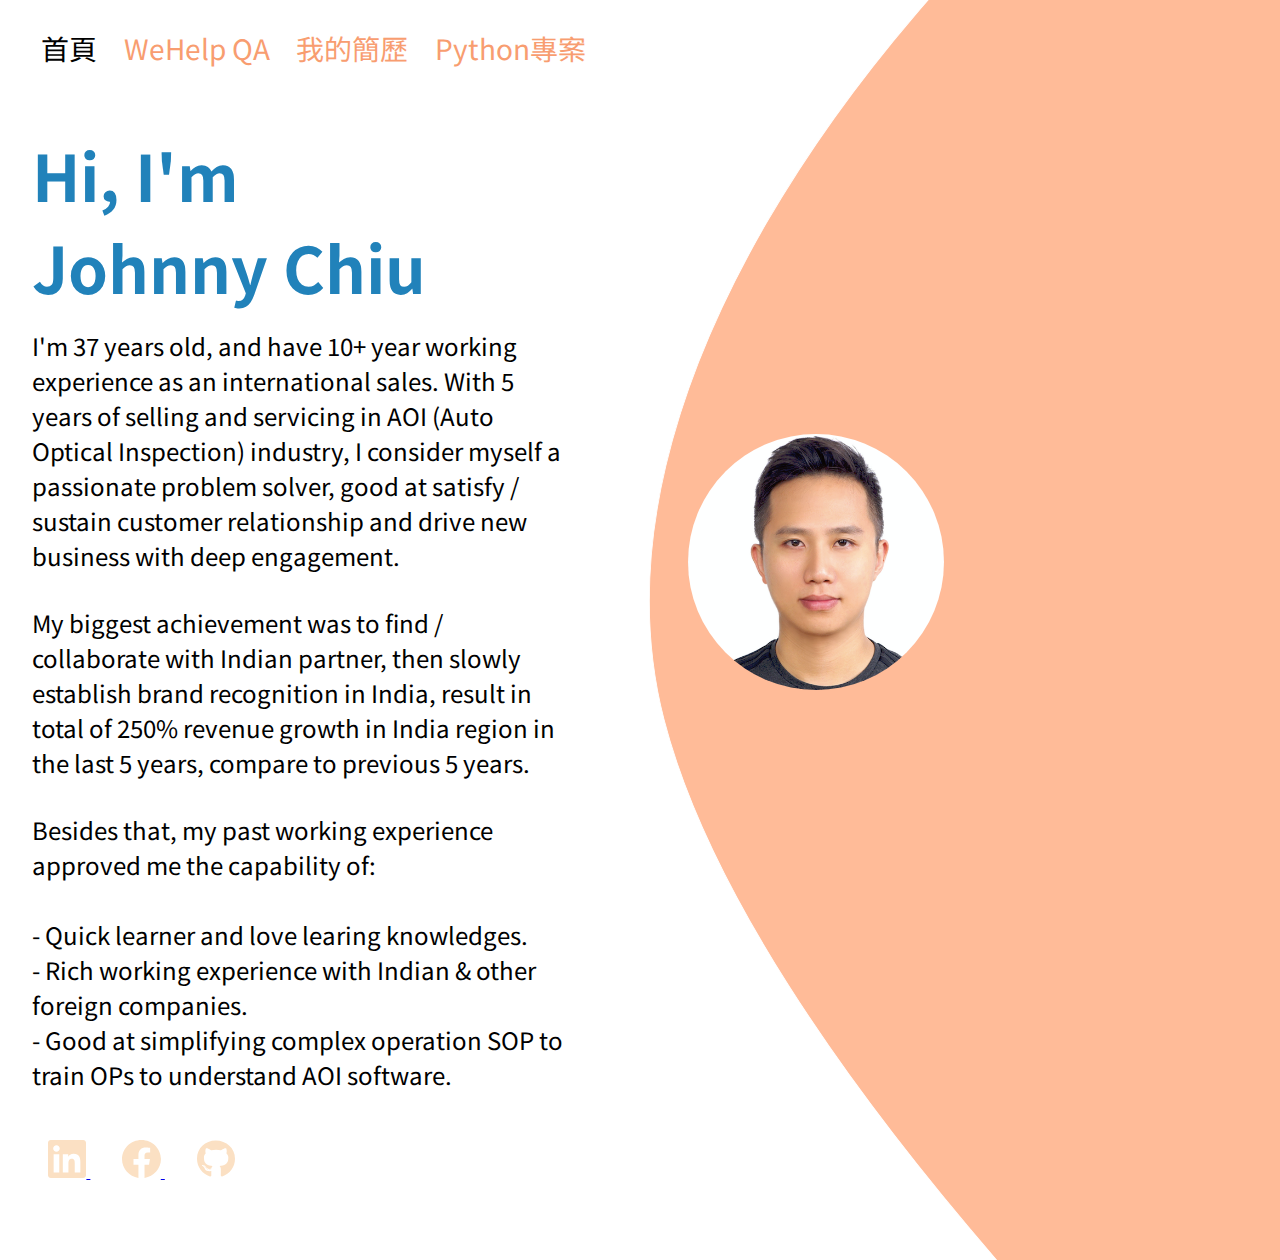
==== index.html @ 9e07b09c "Add files via upload" ====
<!DOCTYPE html>
<html lang="zh">
  <head>
    <meta charset="UTF-8" />
    <meta http-equiv="X-UA-Compatible" content="IE=edge" />
    <meta name="viewport" content="width=device-width, initial-scale=1.0" />
    <meta name="Johnny" content="Resume" />
    <meta name="author" content="Johnny Chiu" />
    <meta name="robots" content="index, follow" />
    <meta
      name="description"
      content="這是Johnny Chiu的個人網站。Johnny Chiu是來自台灣的網頁開發人員"
    />
    <title>首頁｜Johnny網頁前端工程師</title>
    <link rel="stylesheet" href="./styles/style.css" />
    <link rel="stylesheet" href="./styles/animation.css" />
    <!-- google font -->
    <link rel="preconnect" href="https://fonts.gstatic.com" crossorigin />
    <link
      href="https://fonts.googleapis.com/css2?family=Noto+Sans+TC&display=swap"
      rel="stylesheet"
    />
  </head>
  <body>
    <!-- animation -->
    <!-- <div class="animation">
      <div class="logo">
        <svg
          width="40"
          height="62"
          viewBox="0 0 40 62"
          fill="none"
          xmlns="http://www.w3.org/2000/svg"
        >
          <path
            d="M28.1495 2.59091H25.6495V5.09091V41.483C25.6495 43.3377 25.3558 44.7445 24.8793 45.7929L24.8792 45.7929L24.8739 45.8048C24.417 46.824 23.7998 47.5061 23.0351 47.9649C22.2591 48.4305 21.2184 48.7273 19.7972 48.7273C18.5032 48.7273 17.4442 48.4886 16.567 48.073C15.6804 47.6531 15.0448 47.108 14.5869 46.449C14.1831 45.8308 13.9449 45.0687 13.9449 44.0682V41.5682H11.4449H5.37961H2.87961V44.0682C2.87961 47.0829 3.60542 49.8228 5.15541 52.1787C6.66617 54.4751 8.73662 56.2284 11.2952 57.4394L11.3023 57.4427L11.3094 57.446C13.8604 58.6339 16.7075 59.196 19.7972 59.196C23.0823 59.196 26.0679 58.5391 28.6696 57.129C31.2936 55.7069 33.3232 53.6147 34.7375 50.9237C36.1628 48.2117 36.8143 45.0309 36.8143 41.483V5.09091V2.59091H34.3143H28.1495Z"
            stroke="#FCFCFC"
            stroke-width="2"
            id="first"
            class="thePaths"
          />
        </svg>
        <svg
          width="46"
          height="50"
          viewBox="0 0 46 50"
          fill="none"
          xmlns="http://www.w3.org/2000/svg"
        >
          <path
            d="M12.5842 44.4454L12.5903 44.4492C15.6381 46.3711 19.1366 47.2955 22.9969 47.2955C26.8555 47.2955 30.3477 46.3718 33.3817 44.4473C36.3999 42.5433 38.7234 39.8859 40.3541 36.5518C42.0116 33.1968 42.798 29.3588 42.798 25.108C42.798 20.8272 42.0128 16.9659 40.3566 13.5947C38.7271 10.2441 36.4035 7.57547 33.3816 5.66918C30.3477 3.74468 26.8555 2.82103 22.9969 2.82103C19.1366 2.82103 15.6381 3.74538 12.5903 5.66729L12.5903 5.66728L12.5842 5.67114C9.57979 7.57776 7.25932 10.2445 5.61484 13.5895L5.61482 13.5895L5.60989 13.5996C3.97201 16.9695 3.19574 20.8289 3.19574 25.108C3.19574 29.3569 3.97315 33.193 5.61231 36.5467L5.61229 36.5467L5.6173 36.5568C7.26286 39.8853 9.5833 42.541 12.5842 44.4454ZM27.9052 35.5543C26.7453 36.4754 25.1748 37.0256 22.9969 37.0256C20.8189 37.0256 19.2484 36.4754 18.0885 35.5543C16.7844 34.5187 15.7905 33.1429 15.124 31.3473C14.4246 29.4632 14.0622 27.3909 14.0622 25.108C14.0622 22.8252 14.4245 20.7423 15.1261 18.838C15.7949 17.0227 16.7924 15.6291 18.1002 14.5777C19.2598 13.6455 20.826 13.0909 22.9969 13.0909C25.1678 13.0909 26.734 13.6455 27.8936 14.5777C29.2014 15.6291 30.1989 17.0227 30.8676 18.838C31.5692 20.7423 31.9315 22.8252 31.9315 25.108C31.9315 27.3909 31.5692 29.4632 30.8698 31.3473C30.2032 33.1429 29.2094 34.5187 27.9052 35.5543Z"
            stroke="#FCFCFC"
            stroke-width="2"
            id="second"
            class="thePaths"
          />
        </svg>
        <svg
          width="42"
          height="61"
          viewBox="0 0 42 61"
          fill="none"
          xmlns="http://www.w3.org/2000/svg"
        >
          <path
            d="M11.5571 58.5H14.0571V56V33.0313C14.0571 31.1357 14.4233 29.6879 15.0325 28.5825C15.6877 27.4239 16.5416 26.589 17.6095 26.0128C18.7319 25.4161 20.0425 25.0909 21.5997 25.0909C23.8307 25.0909 25.2704 25.7441 26.2576 26.8048L26.2663 26.8142L26.2751 26.8234C27.2794 27.8806 27.9491 29.5295 27.9491 32.1364V56V58.5H30.4491H36.3156H38.8156V56V31.7386C38.8156 28.2051 38.2304 25.0805 36.9023 22.4996C35.6128 19.945 33.745 17.9664 31.296 16.6777C28.9218 15.4119 26.2281 14.821 23.29 14.821C19.9898 14.821 17.0609 15.4651 14.7191 16.9896C14.4927 17.1364 14.272 17.2887 14.0571 17.4464V5.09091V2.59091H11.5571H5.69061H3.19061V5.09091V56V58.5H5.69061H11.5571Z"
            stroke="#FCFCFC"
            stroke-width="2"
            id="third"
            class="thePaths"
          />
        </svg>
        <svg
          width="41"
          height="49"
          viewBox="0 0 41 49"
          fill="none"
          xmlns="http://www.w3.org/2000/svg"
        >
          <path
            d="M11.2622 46.5H13.7622V44V21.0312C13.7622 19.1235 14.1248 17.6663 14.7273 16.5558C15.3598 15.3902 16.1809 14.5626 17.1963 13.996C18.2606 13.4113 19.5097 13.0909 21.0065 13.0909C23.1646 13.0909 24.5835 13.7377 25.5814 14.8206L25.5814 14.8206L25.5898 14.8296C26.5964 15.9112 27.2565 17.5663 27.2565 20.1364V44V46.5H29.7565H35.623H38.123V44V19.7386C38.123 16.235 37.5449 13.1315 36.2379 10.556C34.9526 8.00677 33.1005 6.02233 30.6755 4.71465C28.3125 3.42382 25.6269 2.82101 22.6968 2.82101C19.4844 2.82101 16.6158 3.48468 14.2748 5.0146C14.0311 5.17206 13.7939 5.33547 13.5633 5.50478V3.31817H11.0633H5.39569H2.89569V5.81817V44V46.5H5.39569H11.2622Z"
            stroke="#FCFCFC"
            stroke-width="2"
            id="forth"
            class="thePaths"
          />
        </svg>
        <svg
          width="41"
          height="49"
          viewBox="0 0 41 49"
          fill="none"
          xmlns="http://www.w3.org/2000/svg"
        >
          <path
            d="M11.2622 46.5H13.7622V44V21.0312C13.7622 19.1235 14.1248 17.6663 14.7273 16.5558C15.3598 15.3902 16.1809 14.5626 17.1963 13.996C18.2606 13.4113 19.5097 13.0909 21.0065 13.0909C23.1646 13.0909 24.5835 13.7377 25.5814 14.8206L25.5814 14.8206L25.5898 14.8296C26.5964 15.9112 27.2565 17.5663 27.2565 20.1364V44V46.5H29.7565H35.623H38.123V44V19.7386C38.123 16.235 37.5449 13.1315 36.2379 10.556C34.9526 8.00677 33.1005 6.02233 30.6755 4.71465C28.3125 3.42382 25.6269 2.82101 22.6968 2.82101C19.4844 2.82101 16.6158 3.48468 14.2748 5.0146C14.0311 5.17206 13.7939 5.33547 13.5633 5.50478V3.31817H11.0633H5.39569H2.89569V5.81817V44V46.5H5.39569H11.2622Z"
            stroke="#FCFCFC"
            stroke-width="2"
            id="fifth"
            class="thePaths"
          />
        </svg>
        <svg
          width="49"
          height="64"
          viewBox="0 0 49 64"
          fill="none"
          xmlns="http://www.w3.org/2000/svg"
          style="margin-right: 2rem"
        >
          <path
            d="M11.0112 60.5203C10.2378 60.3715 9.40306 60.1739 8.77169 59.8582L6.91112 58.9279L7.48767 56.9293L8.97914 51.7588L9.6513 49.4287L12.0008 50.0297C13.2377 50.3461 14.2013 50.4262 14.9333 50.3597C15.3611 50.3208 15.7892 50.1454 16.2666 49.6494L16.2832 49.632L16.3002 49.615C16.7864 49.1289 17.4197 48.1237 18.0823 46.3212L11.0112 60.5203ZM11.0112 60.5203C11.9898 60.7263 13.0471 60.8182 14.1653 60.8182C16.2361 60.8182 18.1809 60.4496 19.9538 59.6579C21.7621 58.8578 23.3165 57.6387 24.617 56.0598C25.913 54.5029 26.9427 52.6075 27.7459 50.4352L43.9528 6.68664L45.2006 3.31818H41.6085H35.2448H33.4651L32.8826 4.99987L24.5062 29.1807L16.1298 4.99987L15.5473 3.31818H13.7676H7.40393H3.82044L5.05766 6.68131L18.86 44.2003L18.083 46.3194L11.0112 60.5203Z"
            stroke="#FCFCFC"
            stroke-width="2"
            id="sixth"
            class="thePaths"
          />
        </svg>
        <svg
          width="55"
          height="63"
          viewBox="0 0 55 63"
          fill="none"
          xmlns="http://www.w3.org/2000/svg"
        >
          <path
            d="M48.1668 24.5H51.1488L50.6285 21.5638C50.1176 18.681 49.1761 16.0587 47.7758 13.7299C46.3985 11.423 44.6735 9.44959 42.6028 7.82959C40.545 6.20304 38.2387 4.97329 35.7003 4.13921C33.174 3.30361 30.4966 2.89488 27.6839 2.89488C22.9149 2.89488 18.585 4.06614 14.7713 6.45904C10.9636 8.84823 8.0048 12.2303 5.88081 16.5146C3.73593 20.841 2.71228 25.8779 2.71228 31.5455C2.71228 37.213 3.73593 42.2499 5.88081 46.5763C8.0048 50.8606 10.9636 54.2427 14.7713 56.6319C18.585 59.0248 22.9149 60.196 27.6839 60.196C30.4966 60.196 33.174 59.7873 35.7003 58.9517C38.2353 58.1187 40.5398 56.8991 42.5973 55.2905L42.5973 55.2906L42.6083 55.2819C44.6766 53.646 46.4008 51.6651 47.7781 49.3571C49.1746 47.0171 50.1165 44.3981 50.628 41.5298L51.1521 38.5909H48.1668H42.0021H39.9676L39.5542 40.5829C39.2489 42.054 38.7268 43.3056 38.0118 44.3716L38.0079 44.3774C37.2782 45.4719 36.3951 46.3872 35.3516 47.1369C34.309 47.8812 33.1443 48.4492 31.8423 48.837C30.5253 49.2293 29.1423 49.429 27.6839 49.429C25.0476 49.429 22.7179 48.7701 20.6315 47.4722C18.6016 46.1993 16.9168 44.2903 15.6163 41.6182C14.3643 39.0122 13.6782 35.6874 13.6782 31.5455C13.6782 27.4035 14.3644 24.0786 15.6164 21.4726C16.9167 18.8007 18.6014 16.8918 20.6311 15.619C22.7176 14.3209 25.0475 13.6619 27.6839 13.6619C29.1422 13.6619 30.5253 13.8616 31.8423 14.2539C33.1368 14.6395 34.2964 15.2116 35.3363 15.9679L35.3511 15.9786L35.3661 15.9892C36.4018 16.7195 37.2804 17.6222 38.0079 18.7135L38.0138 18.7223L38.0197 18.7311C38.726 19.7713 39.2473 21.0154 39.5533 22.5035L39.9638 24.5H42.0021H48.1668Z"
            stroke="#FCFCFC"
            stroke-width="2"
            id="seventh"
            class="thePaths"
          />
        </svg>
        <svg
          width="42"
          height="61"
          viewBox="0 0 42 61"
          fill="none"
          xmlns="http://www.w3.org/2000/svg"
        >
          <path
            d="M11.5571 58.5H14.0571V56V33.0313C14.0571 31.1357 14.4233 29.6879 15.0325 28.5825C15.6877 27.4239 16.5416 26.589 17.6095 26.0128C18.7319 25.4161 20.0425 25.0909 21.5997 25.0909C23.8307 25.0909 25.2704 25.7441 26.2576 26.8048L26.2663 26.8142L26.2751 26.8234C27.2794 27.8806 27.9491 29.5295 27.9491 32.1364V56V58.5H30.4491H36.3156H38.8156V56V31.7386C38.8156 28.2051 38.2304 25.0805 36.9023 22.4996C35.6128 19.945 33.745 17.9664 31.296 16.6777C28.9218 15.4119 26.2281 14.821 23.29 14.821C19.9898 14.821 17.0609 15.4651 14.7191 16.9896C14.4927 17.1364 14.272 17.2887 14.0571 17.4464V5.09091V2.59091H11.5571H5.69061H3.19061V5.09091V56V58.5H5.69061H11.5571Z"
            stroke="#FCFCFC"
            stroke-width="2"
            id="eighth"
            class="thePaths"
          />
        </svg>
        <svg
          width="19"
          height="63"
          viewBox="0 0 19 63"
          fill="none"
          xmlns="http://www.w3.org/2000/svg"
        >
          <path
            d="M4.06367 58V60.5H6.56367H12.4301H14.9301V58V19.8182V17.3182H12.4301H6.56367H4.06367V19.8182V58ZM4.85796 14.0904L4.86706 14.0992L4.87625 14.1078C6.17131 15.3251 7.77076 15.9545 9.54662 15.9545C11.3192 15.9545 12.9169 15.3268 14.2013 14.0992C15.5042 12.8702 16.2228 11.287 16.2228 9.47727C16.2228 7.66762 15.5043 6.08443 14.2013 4.85543C12.917 3.62775 11.3192 3 9.54662 3C7.77076 3 6.17131 3.6294 4.87625 4.84675L4.86706 4.85539L4.85796 4.86412C3.57031 6.09922 2.87048 7.68068 2.87048 9.47727C2.87048 11.2739 3.57031 12.8553 4.85796 14.0904Z"
            stroke="#FCFCFC"
            stroke-width="2"
            id="ninth"
            class="thePaths"
          />
        </svg>
        <svg
          width="41"
          height="50"
          viewBox="0 0 41 50"
          fill="none"
          xmlns="http://www.w3.org/2000/svg"
        >
          <path
            d="M29.5949 3.31818H27.0949V5.81818V28.3892C27.0949 30.4159 26.6532 31.8537 25.959 32.8784L25.9538 32.8861L25.9487 32.8938C25.1435 34.1015 24.1935 34.9314 23.1022 35.4652L23.1022 35.4652L23.0925 35.47C21.876 36.0715 20.77 36.3295 19.7511 36.3295C17.9525 36.3295 16.6205 35.7485 15.5526 34.6267C14.5263 33.5323 13.8988 31.9765 13.8988 29.6818V5.81818V3.31818H11.3988H5.53235H3.03235V5.81818V30.0795C3.03235 33.5811 3.60145 36.6849 4.88372 39.2695L4.88719 39.2764C6.14343 41.7889 7.92707 43.7698 10.2579 45.1017L10.2652 45.1059L10.2726 45.11C12.5463 46.389 15.099 46.9972 17.8619 46.9972C21.1363 46.9972 24.0632 46.231 26.469 44.5216L26.4749 44.5174L26.4808 44.5132C26.6902 44.3626 26.8949 44.2085 27.0949 44.0509V46.5H29.5949H35.4613H37.9613V44V5.81818V3.31818H35.4613H29.5949Z"
            stroke="#FCFCFC"
            stroke-width="2"
            id="tenth"
            class="thePaths"
          />
        </svg>
        <br />
        <svg
          width="42"
          height="61"
          viewBox="0 0 42 61"
          fill="none"
          xmlns="http://www.w3.org/2000/svg"
        >
          <path
            d="M3.1228 56V58.5H5.6228H11.7876H14.2876V56V35.7301H33.8614H36.3614V33.2301V27.7613V25.2613H33.8614H14.2876V13.0596H36.1484H38.6484V10.5596V5.09088V2.59088H36.1484H5.6228H3.1228V5.09088V56Z"
            stroke="#FCFCFC"
            stroke-width="2"
            id="eleventh"
            class="thePaths"
          />
        </svg>
        <svg
          width="30"
          height="49"
          viewBox="0 0 30 49"
          fill="none"
          xmlns="http://www.w3.org/2000/svg"
        >
          <path
            d="M3.34686 44V46.5H5.84686H11.7133H14.2133V44V19.8381C14.2133 18.5356 14.5202 17.4667 15.0815 16.556C15.688 15.5822 16.4982 14.8265 17.5552 14.2676L17.5552 14.2677L17.5644 14.2627C18.6178 13.7002 19.8619 13.3892 21.3582 13.3892C22.0134 13.3892 22.6125 13.438 23.1596 13.5292L23.1923 13.5347L23.2251 13.5393C23.5714 13.5876 23.8421 13.628 24.0431 13.6609C24.2261 13.6909 24.3093 13.7079 24.328 13.7117C24.332 13.7125 24.3331 13.7127 24.3314 13.7123L27.4378 14.4889V11.287V5.32105V3.05859L25.1865 2.83346C24.7607 2.79087 24.1974 2.76428 23.5352 2.7473C22.877 2.73042 22.3153 2.72162 21.8554 2.72162C19.1148 2.72162 16.5842 3.43423 14.3349 4.88607L15.6906 6.98653L14.3349 4.88607C14.2266 4.95593 14.1198 5.02696 14.0145 5.09916V3.31821H11.5145H5.84686H3.34686V5.81821V44Z"
            stroke="#FCFCFC"
            stroke-width="2"
            id="twelveth"
            class="thePaths"
          />
        </svg>
        <svg
          width="46"
          height="50"
          viewBox="0 0 46 50"
          fill="none"
          xmlns="http://www.w3.org/2000/svg"
        >
          <path
            d="M12.5842 44.4454L12.5903 44.4492C15.6381 46.3711 19.1366 47.2955 22.9969 47.2955C26.8555 47.2955 30.3477 46.3718 33.3817 44.4473C36.3999 42.5433 38.7234 39.8859 40.3541 36.5518C42.0116 33.1968 42.798 29.3588 42.798 25.108C42.798 20.8272 42.0128 16.9659 40.3566 13.5947C38.7271 10.2441 36.4035 7.57547 33.3816 5.66918C30.3477 3.74468 26.8555 2.82103 22.9969 2.82103C19.1366 2.82103 15.6381 3.74538 12.5903 5.66729L12.5903 5.66728L12.5842 5.67114C9.57979 7.57776 7.25932 10.2445 5.61484 13.5895L5.61482 13.5895L5.60989 13.5996C3.97201 16.9695 3.19574 20.8289 3.19574 25.108C3.19574 29.3569 3.97315 33.193 5.61231 36.5467L5.61229 36.5467L5.6173 36.5568C7.26286 39.8853 9.5833 42.541 12.5842 44.4454ZM27.9052 35.5543C26.7453 36.4754 25.1748 37.0256 22.9969 37.0256C20.8189 37.0256 19.2484 36.4754 18.0885 35.5543C16.7844 34.5187 15.7905 33.1429 15.124 31.3473C14.4246 29.4632 14.0622 27.3909 14.0622 25.108C14.0622 22.8252 14.4245 20.7423 15.1261 18.838C15.7949 17.0227 16.7924 15.6291 18.1002 14.5777C19.2598 13.6455 20.826 13.0909 22.9969 13.0909C25.1678 13.0909 26.734 13.6455 27.8936 14.5777C29.2014 15.6291 30.1989 17.0227 30.8676 18.838C31.5692 20.7423 31.9315 22.8252 31.9315 25.108C31.9315 27.3909 31.5692 29.4632 30.8698 31.3473C30.2032 33.1429 29.2094 34.5187 27.9052 35.5543Z"
            stroke="#FCFCFC"
            stroke-width="2"
            id="thirteenth"
            class="thePaths"
          />
        </svg>
        <svg
          width="41"
          height="49"
          viewBox="0 0 41 49"
          fill="none"
          xmlns="http://www.w3.org/2000/svg"
        >
          <path
            d="M11.2622 46.5H13.7622V44V21.0312C13.7622 19.1235 14.1248 17.6663 14.7273 16.5558C15.3598 15.3902 16.1809 14.5626 17.1963 13.996C18.2606 13.4113 19.5097 13.0909 21.0065 13.0909C23.1646 13.0909 24.5835 13.7377 25.5814 14.8206L25.5814 14.8206L25.5898 14.8296C26.5964 15.9112 27.2565 17.5663 27.2565 20.1364V44V46.5H29.7565H35.623H38.123V44V19.7386C38.123 16.235 37.5449 13.1315 36.2379 10.556C34.9526 8.00677 33.1005 6.02233 30.6755 4.71465C28.3125 3.42382 25.6269 2.82101 22.6968 2.82101C19.4844 2.82101 16.6158 3.48468 14.2748 5.0146C14.0311 5.17206 13.7939 5.33547 13.5633 5.50478V3.31817H11.0633H5.39569H2.89569V5.81817V44V46.5H5.39569H11.2622Z"
            stroke="#FCFCFC"
            stroke-width="2"
            id="forteenth"
            class="thePaths"
          />
        </svg>
        <svg
          width="32"
          height="59"
          viewBox="0 0 32 59"
          fill="none"
          xmlns="http://www.w3.org/2000/svg"
          style="margin-right: 2rem"
        >
          <path
            d="M27.7596 14.8182V12.3182H25.2596H19.6062V5.67047V3.17047H17.1062H11.2397H8.7397V5.67047V12.3182H5.47266H2.97266V14.8182V19.7898V22.2898H5.47266H8.7397V43.6534C8.7397 46.2622 9.34704 48.6387 10.7372 50.6118L10.7426 50.6195L10.7481 50.6272C12.0379 52.4288 13.6873 53.805 15.6776 54.7059L15.6865 54.7099C17.5818 55.5588 19.553 55.9972 21.5806 55.9972C22.7693 55.9972 23.8693 55.9098 24.8279 55.6902C25.5805 55.5319 26.2685 55.3538 26.8334 55.142L28.8755 54.3762L28.3939 52.2491L27.2007 46.9792L26.6624 44.6018L24.2721 45.0798L23.3327 45.2677C23.0958 45.3022 22.7217 45.3296 22.1772 45.3296C21.5913 45.3296 21.0565 45.2424 20.5598 45.0779C20.4157 45.0198 20.2132 44.8903 19.9776 44.5155C19.8258 44.2372 19.6062 43.5209 19.6062 42.0625V22.2898H25.2596H27.7596V19.7898V14.8182Z"
            stroke="#FCFCFC"
            stroke-width="2"
            id="fifteenth"
            class="thePaths"
          />
        </svg>
        <svg
          width="42"
          height="61"
          viewBox="0 0 42 61"
          fill="none"
          xmlns="http://www.w3.org/2000/svg"
        >
          <path
            d="M2.74683 56V58.5H5.24683H36.369H38.869V56V50.5312V48.0312H36.369H13.9116V35.7301H34.3804H36.8804V33.2301V27.7613V25.2613H34.3804H13.9116V13.0596H35.9713H38.4713V10.5596V5.09088V2.59088H35.9713H5.24683H2.74683V5.09088V56Z"
            stroke="#FCFCFC"
            stroke-width="2"
            id="sixteenth"
            class="thePaths"
          />
        </svg>
        <svg
          width="41"
          height="49"
          viewBox="0 0 41 49"
          fill="none"
          xmlns="http://www.w3.org/2000/svg"
        >
          <path
            d="M11.2622 46.5H13.7622V44V21.0312C13.7622 19.1235 14.1248 17.6663 14.7273 16.5558C15.3598 15.3902 16.1809 14.5626 17.1963 13.996C18.2606 13.4113 19.5097 13.0909 21.0065 13.0909C23.1646 13.0909 24.5835 13.7377 25.5814 14.8206L25.5814 14.8206L25.5898 14.8296C26.5964 15.9112 27.2565 17.5663 27.2565 20.1364V44V46.5H29.7565H35.623H38.123V44V19.7386C38.123 16.235 37.5449 13.1315 36.2379 10.556C34.9526 8.00677 33.1005 6.02233 30.6755 4.71465C28.3125 3.42382 25.6269 2.82101 22.6968 2.82101C19.4844 2.82101 16.6158 3.48468 14.2748 5.0146C14.0311 5.17206 13.7939 5.33547 13.5633 5.50478V3.31817H11.0633H5.39569H2.89569V5.81817V44V46.5H5.39569H11.2622Z"
            stroke="#FCFCFC"
            stroke-width="2"
            id="seventeenth"
            class="thePaths"
          />
        </svg>
        <svg
          width="45"
          height="62"
          viewBox="0 0 45 62"
          fill="none"
          xmlns="http://www.w3.org/2000/svg"
          style="margin-right: 2rem"
        >
          <path
            d="M12.235 56.4643L12.235 56.4644L12.2449 56.4709C15.1264 58.3722 18.4233 59.2954 22.0486 59.2954C24.7433 59.2954 27.1709 58.8547 29.1457 57.7674L29.1551 57.7622L29.1645 57.757C29.9665 57.3064 30.7093 56.8123 31.381 56.2698V58.5H33.881H39.5486H42.0486V56V5.09088V2.59088H39.5486H33.6822H31.1822V5.09088V17.6398C30.5943 17.1856 29.954 16.7694 29.2699 16.3876C27.3092 15.2658 24.8635 14.821 22.1481 14.821C18.495 14.821 15.1751 15.7414 12.2762 17.6413L13.6466 19.7322L12.2762 17.6413C9.39293 19.531 7.18836 22.1882 5.63867 25.5116C4.0774 28.8599 3.34125 32.7158 3.34125 37.0085C3.34125 41.3314 4.07641 45.2107 5.63641 48.5751L5.63867 48.5799C7.18556 51.8973 9.37612 54.5584 12.235 56.4643ZM30.2053 30.3243L30.2077 30.3303C30.9011 32.1193 31.2816 34.2952 31.2816 36.9091C31.2816 39.5512 30.8942 41.7806 30.1805 43.643C29.4777 45.4604 28.5007 46.7727 27.297 47.6959C26.1735 48.5419 24.7384 49.0255 22.8441 49.0255C20.8578 49.0255 19.3733 48.5133 18.2276 47.6237C16.9844 46.6283 15.9927 45.2628 15.2889 43.4321C14.5813 41.5314 14.2077 39.3671 14.2077 36.9091C14.2077 34.4786 14.5747 32.366 15.2633 30.5372C15.9478 28.746 16.9232 27.4313 18.1519 26.488L18.1548 26.4858C19.2966 25.6066 20.8024 25.0909 22.8441 25.0909C24.7915 25.0909 26.2471 25.5767 27.3663 26.4104L27.3729 26.4153L27.3795 26.4202C28.5645 27.2908 29.5228 28.5497 30.2053 30.3243Z"
            stroke="#FCFCFC"
            stroke-width="2"
            id="eighteenth"
            class="thePaths"
          />
        </svg>
        <svg
          width="42"
          height="61"
          viewBox="0 0 42 61"
          fill="none"
          xmlns="http://www.w3.org/2000/svg"
        >
          <path
            d="M2.74683 56V58.5H5.24683H36.369H38.869V56V50.5312V48.0312H36.369H13.9116V35.7301H34.3804H36.8804V33.2301V27.7613V25.2613H34.3804H13.9116V13.0596H35.9713H38.4713V10.5596V5.09088V2.59088H35.9713H5.24683H2.74683V5.09088V56Z"
            stroke="#FCFCFC"
            stroke-width="2"
            id="nineteenth"
            class="thePaths"
          />
        </svg>
        <svg
          width="41"
          height="49"
          viewBox="0 0 41 49"
          fill="none"
          xmlns="http://www.w3.org/2000/svg"
        >
          <path
            d="M11.2622 46.5H13.7622V44V21.0312C13.7622 19.1235 14.1248 17.6663 14.7273 16.5558C15.3598 15.3902 16.1809 14.5626 17.1963 13.996C18.2606 13.4113 19.5097 13.0909 21.0065 13.0909C23.1646 13.0909 24.5835 13.7377 25.5814 14.8206L25.5814 14.8206L25.5898 14.8296C26.5964 15.9112 27.2565 17.5663 27.2565 20.1364V44V46.5H29.7565H35.623H38.123V44V19.7386C38.123 16.235 37.5449 13.1315 36.2379 10.556C34.9526 8.00677 33.1005 6.02233 30.6755 4.71465C28.3125 3.42382 25.6269 2.82101 22.6968 2.82101C19.4844 2.82101 16.6158 3.48468 14.2748 5.0146C14.0311 5.17206 13.7939 5.33547 13.5633 5.50478V3.31817H11.0633H5.39569H2.89569V5.81817V44V46.5H5.39569H11.2622Z"
            stroke="#FCFCFC"
            stroke-width="2"
            id="twentyth"
            class="thePaths"
          />
        </svg>
        <svg
          width="45"
          height="65"
          viewBox="0 0 45 65"
          fill="none"
          xmlns="http://www.w3.org/2000/svg"
        >
          <path
            d="M31.2912 3.3182V5.75896C30.652 5.25593 29.9495 4.79835 29.1943 4.3817C27.2234 3.26669 24.7762 2.82104 22.0582 2.82104C18.4073 2.82104 15.0891 3.74036 12.1914 5.63807C9.31202 7.50713 7.10651 10.1351 5.55467 13.4247C3.99031 16.7241 3.2514 20.5092 3.2514 24.7102C3.2514 28.975 4.00609 32.7642 5.6336 35.9809L5.63357 35.9809L5.63896 35.9915C7.2551 39.1486 9.49408 41.638 12.3721 43.361L12.3785 43.3648C15.2486 45.0713 18.464 45.9034 21.9588 45.9034C24.6653 45.9034 27.0949 45.486 29.0528 44.4403L29.0617 44.4355C29.7897 44.0429 30.4699 43.6136 31.0923 43.1434V44.696C31.0923 47.3258 30.2939 48.8064 29.0925 49.7C27.6109 50.802 25.6258 51.4432 22.9531 51.4432C20.8643 51.4432 19.4071 51.1304 18.4359 50.6674L18.4359 50.6673L18.4246 50.662C17.2403 50.1047 16.431 49.5002 15.8958 48.8995L15.8882 48.891L15.8805 48.8825C15.0999 48.0223 14.4784 47.2834 14.0042 46.661L12.5469 44.7484L10.579 46.1301L5.90574 49.4114L4.00145 50.7484L5.19858 52.7436C6.1488 54.3273 7.39984 55.7687 8.91344 57.0769C10.5513 58.4948 12.5378 59.5811 14.8114 60.3769C17.187 61.2253 19.9198 61.6137 22.9531 61.6137C26.2679 61.6137 29.3482 61.0822 32.1612 59.9773C35.0882 58.8512 37.4783 57.0439 39.2515 54.5573C41.1279 51.9672 41.9588 48.744 41.9588 45.0938V5.8182V3.3182H39.4588H33.7912H31.2912ZM27.3383 34.4344C26.2022 35.1879 24.7192 35.6335 22.7542 35.6335C20.7035 35.6335 19.1757 35.1615 18.021 34.3687C16.8064 33.5066 15.8508 32.3113 15.1721 30.6927C14.4902 29.0102 14.1179 26.9988 14.1179 24.6108C14.1179 22.2927 14.4808 20.2502 15.1677 18.4529C15.8466 16.7183 16.8183 15.4194 18.0573 14.4669C19.1991 13.6009 20.7082 13.0909 22.7542 13.0909C24.7091 13.0909 26.1696 13.5725 27.2897 14.3954C28.4885 15.2762 29.445 16.5221 30.1226 18.2433C30.8145 20.0006 31.1917 22.1075 31.1917 24.6108C31.1917 27.1875 30.8041 29.2625 30.1174 30.9051C29.4384 32.5294 28.5001 33.6638 27.3383 34.4344Z"
            stroke="#FCFCFC"
            stroke-width="2"
            id="twentyfirst"
            class="thePaths"
          />
        </svg>
        <svg
          width="19"
          height="63"
          viewBox="0 0 19 63"
          fill="none"
          xmlns="http://www.w3.org/2000/svg"
        >
          <path
            d="M4.06367 58V60.5H6.56367H12.4301H14.9301V58V19.8182V17.3182H12.4301H6.56367H4.06367V19.8182V58ZM4.85796 14.0904L4.86706 14.0992L4.87625 14.1078C6.17131 15.3251 7.77076 15.9545 9.54662 15.9545C11.3192 15.9545 12.9169 15.3268 14.2013 14.0992C15.5042 12.8702 16.2228 11.287 16.2228 9.47727C16.2228 7.66762 15.5043 6.08443 14.2013 4.85543C12.917 3.62775 11.3192 3 9.54662 3C7.77076 3 6.17131 3.6294 4.87625 4.84675L4.86706 4.85539L4.85796 4.86412C3.57031 6.09922 2.87048 7.68068 2.87048 9.47727C2.87048 11.2739 3.57031 12.8553 4.85796 14.0904Z"
            stroke="#FCFCFC"
            stroke-width="2"
            id="twentysecond"
            class="thePaths"
          />
        </svg>
        <svg
          width="41"
          height="49"
          viewBox="0 0 41 49"
          fill="none"
          xmlns="http://www.w3.org/2000/svg"
        >
          <path
            d="M11.2622 46.5H13.7622V44V21.0312C13.7622 19.1235 14.1248 17.6663 14.7273 16.5558C15.3598 15.3902 16.1809 14.5626 17.1963 13.996C18.2606 13.4113 19.5097 13.0909 21.0065 13.0909C23.1646 13.0909 24.5835 13.7377 25.5814 14.8206L25.5814 14.8206L25.5898 14.8296C26.5964 15.9112 27.2565 17.5663 27.2565 20.1364V44V46.5H29.7565H35.623H38.123V44V19.7386C38.123 16.235 37.5449 13.1315 36.2379 10.556C34.9526 8.00677 33.1005 6.02233 30.6755 4.71465C28.3125 3.42382 25.6269 2.82101 22.6968 2.82101C19.4844 2.82101 16.6158 3.48468 14.2748 5.0146C14.0311 5.17206 13.7939 5.33547 13.5633 5.50478V3.31817H11.0633H5.39569H2.89569V5.81817V44V46.5H5.39569H11.2622Z"
            stroke="#FCFCFC"
            stroke-width="2"
            id="twentythird"
            class="thePaths"
          />
        </svg>
        <svg
          width="46"
          height="50"
          viewBox="0 0 46 50"
          fill="none"
          xmlns="http://www.w3.org/2000/svg"
        >
          <path
            d="M12.6707 44.4853L12.6785 44.4901L12.6863 44.4949C15.811 46.3969 19.4517 47.2955 23.5067 47.2955C26.3486 47.2955 28.9875 46.8579 31.388 45.9361L31.3961 45.933L31.4042 45.9299C33.771 45.0021 35.8194 43.689 37.5002 41.9687L37.5052 41.9636L37.5101 41.9585C39.1884 40.221 40.3941 38.1903 41.1075 35.8916L41.8689 33.4379L39.3954 32.7436L33.7278 31.1527L31.5175 30.5323L30.7114 32.6819C30.3299 33.6991 29.8166 34.4869 29.196 35.0986C28.5588 35.7103 27.79 36.1869 26.855 36.5203C25.9182 36.8438 24.8118 37.0256 23.5067 37.0256C21.5117 37.0256 19.8759 36.5973 18.5195 35.8206C17.1833 35.0392 16.1092 33.8997 15.3007 32.3138C14.8875 31.4777 14.5674 30.5106 14.358 29.3977H39.3164H41.8164V26.8977V24.412C41.8164 20.6449 41.3193 17.3178 40.2304 14.5096C39.1773 11.7936 37.7188 9.498 35.8011 7.71844C33.9698 6.00274 31.9037 4.73389 29.6102 3.94979C27.419 3.20064 25.1823 2.82104 22.9101 2.82104C19.0362 2.82104 15.5332 3.77729 12.4954 5.76306C9.51189 7.70757 7.21498 10.409 5.59299 13.7835L5.59299 13.7835L5.59046 13.7887C3.97767 17.1644 3.20844 20.9911 3.20844 25.2074C3.20844 29.4229 3.97739 33.2377 5.59518 36.5862L5.59886 36.5938L5.6026 36.6014C7.24104 39.9348 9.60011 42.5854 12.6707 44.4853ZM14.6035 19.3267C14.7613 18.8455 14.9543 18.3754 15.1822 17.9154C15.9029 16.4609 16.9156 15.3014 18.2456 14.4017L18.25 14.3987C19.4891 13.5566 21.0061 13.0909 22.9101 13.0909C24.6348 13.0909 25.9981 13.4837 27.0996 14.175L27.0995 14.175L27.1096 14.1813C28.283 14.91 29.1791 15.8924 29.8218 17.1777L29.8262 17.1864L29.8306 17.1951C30.1619 17.845 30.4177 18.553 30.5903 19.3267H14.6035Z"
            stroke="#FCFCFC"
            stroke-width="2"
            id="twentyforth"
            class="thePaths"
          />
        </svg>
        <svg
          width="46"
          height="50"
          viewBox="0 0 46 50"
          fill="none"
          xmlns="http://www.w3.org/2000/svg"
        >
          <path
            d="M12.6707 44.4853L12.6785 44.4901L12.6863 44.4949C15.811 46.3969 19.4517 47.2955 23.5067 47.2955C26.3486 47.2955 28.9875 46.8579 31.388 45.9361L31.3961 45.933L31.4042 45.9299C33.771 45.0021 35.8194 43.689 37.5002 41.9687L37.5052 41.9636L37.5101 41.9585C39.1884 40.221 40.3941 38.1903 41.1075 35.8916L41.8689 33.4379L39.3954 32.7436L33.7278 31.1527L31.5175 30.5323L30.7114 32.6819C30.3299 33.6991 29.8166 34.4869 29.196 35.0986C28.5588 35.7103 27.79 36.1869 26.855 36.5203C25.9182 36.8438 24.8118 37.0256 23.5067 37.0256C21.5117 37.0256 19.8759 36.5973 18.5195 35.8206C17.1833 35.0392 16.1092 33.8997 15.3007 32.3138C14.8875 31.4777 14.5674 30.5106 14.358 29.3977H39.3164H41.8164V26.8977V24.412C41.8164 20.6449 41.3193 17.3178 40.2304 14.5096C39.1773 11.7936 37.7188 9.498 35.8011 7.71844C33.9698 6.00274 31.9037 4.73389 29.6102 3.94979C27.419 3.20064 25.1823 2.82104 22.9101 2.82104C19.0362 2.82104 15.5332 3.77729 12.4954 5.76306C9.51189 7.70757 7.21498 10.409 5.59299 13.7835L5.59299 13.7835L5.59046 13.7887C3.97767 17.1644 3.20844 20.9911 3.20844 25.2074C3.20844 29.4229 3.97739 33.2377 5.59518 36.5862L5.59886 36.5938L5.6026 36.6014C7.24104 39.9348 9.60011 42.5854 12.6707 44.4853ZM14.6035 19.3267C14.7613 18.8455 14.9543 18.3754 15.1822 17.9154C15.9029 16.4609 16.9156 15.3014 18.2456 14.4017L18.25 14.3987C19.4891 13.5566 21.0061 13.0909 22.9101 13.0909C24.6348 13.0909 25.9981 13.4837 27.0996 14.175L27.0995 14.175L27.1096 14.1813C28.283 14.91 29.1791 15.8924 29.8218 17.1777L29.8262 17.1864L29.8306 17.1951C30.1619 17.845 30.4177 18.553 30.5903 19.3267H14.6035Z"
            stroke="#FCFCFC"
            stroke-width="2"
            id="twentyfifth"
            class="thePaths"
          />
        </svg>
        <svg
          width="30"
          height="49"
          viewBox="0 0 30 49"
          fill="none"
          xmlns="http://www.w3.org/2000/svg"
        >
          <path
            d="M3.34686 44V46.5H5.84686H11.7133H14.2133V44V19.8381C14.2133 18.5356 14.5202 17.4667 15.0815 16.556C15.688 15.5822 16.4982 14.8265 17.5552 14.2676L17.5552 14.2677L17.5644 14.2627C18.6178 13.7002 19.8619 13.3892 21.3582 13.3892C22.0134 13.3892 22.6125 13.438 23.1596 13.5292L23.1923 13.5347L23.2251 13.5393C23.5714 13.5876 23.8421 13.628 24.0431 13.6609C24.2261 13.6909 24.3093 13.7079 24.328 13.7117C24.332 13.7125 24.3331 13.7127 24.3314 13.7123L27.4378 14.4889V11.287V5.32105V3.05859L25.1865 2.83346C24.7607 2.79087 24.1974 2.76428 23.5352 2.7473C22.877 2.73042 22.3153 2.72162 21.8554 2.72162C19.1148 2.72162 16.5842 3.43423 14.3349 4.88607L15.6906 6.98653L14.3349 4.88607C14.2266 4.95593 14.1198 5.02696 14.0145 5.09916V3.31821H11.5145H5.84686H3.34686V5.81821V44Z"
            stroke="#FCFCFC"
            stroke-width="2"
            id="twentysixth"
            class="thePaths"
          />
        </svg>
      </div>
    </div> -->
    <!-- orange background -->
    <img class="orange" src="./ICONS/OrangeBackground.svg" alt="" />
    <!-- header & nav bar -->
    <header>
      <nav>
        <ul>
          <li><a href="#">首頁</a></li>
          <li><a class="active" href="WeHelpQA.html">WeHelp QA</a></li>
          <li><a class="active" href="resume.html">我的簡歷</a></li>
          <li>
            <a
              target="_blank"
              class="active"
              href="https://docs.google.com/presentation/d/1VamnVo6grp4atmPfCHEe6S1GSkEHds1snR2o1_wDlVE/edit?usp=sharing"
              >Python專案</a
            >
            <!-- <li><a href="contact.html">聯絡方式</a></li> -->
            <!-- <li><a href="./Taiwan Project/index.html">Taiwan Project</a></li> -->
            <!-- <li><a href="./Hawaii project/index.html">Hawaii Project</a></li> -->
          </li>
        </ul>
      </nav>
    </header>
    <!-- introduction & Picture -->
    <main>
      <section class="left">
        <h1>
          Hi, I'm <br />
          Johnny Chiu
        </h1>

        <p>
          I'm 37 years old, and have 10+ year working experience as an
          international sales. With 5 years of selling and servicing in AOI
          (Auto Optical Inspection) industry, I consider myself a passionate
          problem solver, good at satisfy / sustain customer relationship and
          drive new business with deep engagement.
        </p>
        <p>
          My biggest achievement was to find / collaborate with Indian partner,
          then slowly establish brand recognition in India, result in total of
          250% revenue growth in India region in the last 5 years, compare to
          previous 5 years.
        </p>
        <p>
          Besides that, my past working experience approved me the capability
          of: <br /><br />
          - Quick learner and love learing knowledges.
          <br />- Rich working experience with Indian & other foreign companies.
          <br />- Good at simplifying complex operation SOP to train OPs to
          understand AOI software.
        </p>
      </section>
      <section class="right">
        <img class="mypic" src="./Picture/squared_protrait.png" alt="picture" />
      </section>
    </main>
    <!-- Links for social -->
    <footer>
      <a href="https://www.linkedin.com/in/johnnychiu/" target="_blank">
        <img src="./ICONS/linkedin.svg" alt="LinkedIn" title="LinkedIn" />
      </a>
      <a href="https://www.facebook.com/dinsky21/" target="_blank">
        <img src="./ICONS/facebook.svg" alt="Facebook" title="FB Page" />
      </a>
      <a href="https://github.com/dinsky21" target="_blank">
        <img src="./ICONS/github-brands 1.svg" alt="Github" title="Github" />
      </a>
      <!-- <a href="#">
        <img src="./ICONS/instagram.svg" alt="Instagram" title="Instagram" />
      </a> -->
    </footer>
  </body>
  <script src="./app.js"></script>
</html>
---- styles/style.css ----
* {
  margin: 0;
  padding: 0;
  box-sizing: border-box;
  font-family: "Noto Sans TC", sans-serif;
}

body {
  position: relative;
}

.orange {
  position: absolute;
  top: -10vh;
  right: 0;
  z-index: -1;
  width: 55vw;
  height: 150vh;
}

header nav {
  width: 70%;
}
header nav ul {
  padding: 1.75rem;
  width: 70%;
  display: flex;
  list-style-type: none;
  justify-content: space-around;
}
header nav ul li {
  font-size: 1.75rem;
}
header nav ul li a {
  color: black;
  text-decoration: none;
}

footer {
  padding-left: 2rem;
}
footer a {
  padding: 1rem;
}
footer a img {
  width: 3vw;
  height: 3vw;
}

main {
  display: flex;
  flex-wrap: wrap;
}
main section.left {
  padding: 2rem;
  flex: 2 1 500px;
}
main section.left h1 {
  font-size: 4rem;
  color: rgb(33, 130, 186);
}
main section.left p {
  padding: 1rem 0rem;
  font-size: 1.5rem;
}
main section.right {
  flex: 1 1 600px;
  position: relative;
  margin: 1rem;
}
main section.right img {
  border-radius: 50%;
  width: 20vw;
  height: 20vw;
  position: absolute;
  top: 50vh;
  right: 25vw;
  transform: translateY(-50%);
}
main section.table {
  flex: 3 1 500px;
  padding: 2rem;
}
main section.table table {
  border-collapse: collapse;
  font-size: 1.1rem;
}
main section.table table tr {
  border-bottom: 2px solid grey;
  transition: all 0.2s ease;
}
main section.table table tr td {
  padding: 1rem;
}
main section.table table tr td.icn {
  display: flex;
}
main section.table table tr td ul {
  padding-left: 1.3rem;
}
main section.table table tr td ol {
  padding-left: 1.1rem;
}
main section.table table tr td img {
  width: 4vw;
}
main section.table table tr:hover {
  background-color: #ffbb98;
}
/* picture in resume page */
main section.picture {
  flex: 1 1 400px;
  position: relative;
  top: 40px;
}
main section.pictureWe {
  flex: 1 1 400px;
  position: relative;
}
main section.picture img {
  width: 23vw;
}
main section.pictureWe img {
  width: 28vw;
  padding-top: 12rem;
}

main section.picture div.orangeRec {
  width: 23vw;
  height: 60vh;
  background-color: #ffbb98;
  position: absolute;
  top: 30px;
  left: 75px;
  z-index: -1;
}
main section.pictureWe div.orangeRecWe {
  width: 28vw;
  height: 28vh;
  background-color: #ffbb98;
  position: absolute;
  top: 260px;
  left: 70px;
  z-index: -1;
}
main section.form {
  flex: 1 1 600px;
}
main section.form form {
  min-height: 70vh;
  display: flex;
  flex-direction: column;
  justify-content: space-around;
  padding: 1.5rem;
}
main section.form form div {
  margin: 0.5rem;
}
main section.form form div label {
  font-size: 1.5rem;
  margin-right: 1rem;
}
main section.form form div input,
main section.form form div textarea {
  background-color: #344648;
  color: white;
  font-size: 1.25rem;
  padding: 0.5rem 0.25rem;
  border: none;
  width: 80%;
}
main section.form form div textarea {
  vertical-align: top;
}
main section.form form button {
  align-self: center;
  width: 15rem;
  background-color: #27a675;
  color: white;
  padding: 0.75rem 1.5rem;
  font-size: 2rem;
  border-radius: 10px;
  border: none;
}
main div.line {
  background-color: grey;
  width: 3px;
}
main section.contact {
  flex: 1 1 500px;
  display: flex;
  align-items: center;
  padding: 2rem;
}
main section.contact div.content h2 {
  margin: 2rem 0rem;
}

.active {
  color: #f89d70;
}

@media screen and (max-width: 1100px) {
  .orange {
    opacity: 0.5;
  }
  header nav ul {
    width: 100%;
    flex-direction: column;
  }
  header nav ul li {
    padding: 0.4rem 0rem;
    border-bottom: 2px solid black;
  }
  main section.right {
    display: flex;
    justify-content: center;
    align-items: center;
  }
  main section.right img {
    position: static;
    transform: none;
    width: 50vw;
    height: 50vw;
  }
  main section.picture {
    display: flex;
    justify-content: center;
    align-items: center;
  }
  main section.picture img {
    padding-bottom: 20px;
    width: 60vw;
  }

  main section.picture div.orangeRec {
    display: none;
  }
  main section.pictureWe {
    display: flex;
    justify-content: center;
    align-items: center;
  }
  main section.pictureWe img {
    padding-top: 50px;
    width: 60vw;
  }

  main section.pictureWe div.orangeRecWe {
    display: none;
  }
  footer {
    padding: 30px;
    display: flex;
    justify-content: center;
    align-items: center;
  }
  footer a img {
    width: 10vw;
    height: 10vw;
  }
} /*# sourceMappingURL=style.css.map */
---- styles/animation.css ----
div.animation {
  width: 100%;
  height: 100vh;
  background-color: #e08958;
  position: fixed;
  top: 0;
  z-index: 10;
  display: flex;
  justify-content: center;
  align-items: center;
}

#first {
  stroke-dasharray: 178px;
  stroke-dashoffset: 178px;
  -webkit-animation: fadeInside 0.6s ease-in forwards;
          animation: fadeInside 0.6s ease-in forwards;
}

#second {
  stroke-dasharray: 202px;
  stroke-dashoffset: 202px;
  -webkit-animation: fadeInside 0.6s ease-in forwards 0.3s;
          animation: fadeInside 0.6s ease-in forwards 0.3s;
}

#third {
  stroke-dasharray: 242px;
  stroke-dashoffset: 242px;
  -webkit-animation: fadeInside 0.6s ease-in forwards 0.6s;
          animation: fadeInside 0.6s ease-in forwards 0.6s;
}

#forth {
  stroke-dasharray: 215px;
  stroke-dashoffset: 215px;
  -webkit-animation: fadeInside 0.6s ease-in forwards 0.9s;
          animation: fadeInside 0.6s ease-in forwards 0.9s;
}

#fifth {
  stroke-dasharray: 215px;
  stroke-dashoffset: 215px;
  -webkit-animation: fadeInside 0.6s ease-in forwards 1.2s;
          animation: fadeInside 0.6s ease-in forwards 1.2s;
}

#sixth {
  stroke-dasharray: 253px;
  stroke-dashoffset: 253px;
  -webkit-animation: fadeInside 0.6s ease-in forwards 1.5s;
          animation: fadeInside 0.6s ease-in forwards 1.5s;
}

#seventh {
  stroke-dasharray: 266px;
  stroke-dashoffset: 266px;
  -webkit-animation: fadeInside 0.6s ease-in forwards 1.8s;
          animation: fadeInside 0.6s ease-in forwards 1.8s;
}

#eighth {
  stroke-dasharray: 242px;
  stroke-dashoffset: 242px;
  -webkit-animation: fadeInside 0.6s ease-in forwards 2.1s;
          animation: fadeInside 0.6s ease-in forwards 2.1s;
}

#ninth {
  stroke-dasharray: 150px;
  stroke-dashoffset: 150px;
  -webkit-animation: fadeInside 0.6s ease-in forwards 2.4s;
          animation: fadeInside 0.6s ease-in forwards 2.4s;
}

#tenth {
  stroke-dasharray: 214px;
  stroke-dashoffset: 214px;
  -webkit-animation: fadeInside 0.6s ease-in forwards 2.7s;
          animation: fadeInside 0.6s ease-in forwards 2.7s;
}

#eleventh {
  stroke-dasharray: 228px;
  stroke-dashoffset: 228px;
  -webkit-animation: fadeInside 0.6s ease-in forwards;
          animation: fadeInside 0.6s ease-in forwards;
}

#twelveth {
  stroke-dasharray: 141px;
  stroke-dashoffset: 141px;
  -webkit-animation: fadeInside 0.6s ease-in forwards 0.2s;
          animation: fadeInside 0.6s ease-in forwards 0.2s;
}

#thirteenth {
  stroke-dasharray: 202px;
  stroke-dashoffset: 220px;
  -webkit-animation: fadeInside 0.6s ease-in forwards 0.4s;
          animation: fadeInside 0.6s ease-in forwards 0.4s;
}

#forteenth {
  stroke-dasharray: 215px;
  stroke-dashoffset: 215px;
  -webkit-animation: fadeInside 0.6s ease-in forwards 0.6s;
          animation: fadeInside 0.6s ease-in forwards 0.6s;
}

#fifteenth {
  stroke-dasharray: 166px;
  stroke-dashoffset: 166px;
  -webkit-animation: fadeInside 0.6s ease-in forwards 0.8s;
          animation: fadeInside 0.6s ease-in forwards 0.8s;
}

#sixteenth {
  stroke-dasharray: 280px;
  stroke-dashoffset: 280px;
  -webkit-animation: fadeInside 0.6s ease-in forwards 1s;
          animation: fadeInside 0.6s ease-in forwards 1s;
}

#seventeenth {
  stroke-dasharray: 215px;
  stroke-dashoffset: 215px;
  -webkit-animation: fadeInside 0.6s ease-in forwards 1.2s;
          animation: fadeInside 0.6s ease-in forwards 1.2s;
}

#eighteenth {
  stroke-dasharray: 252px;
  stroke-dashoffset: 252px;
  -webkit-animation: fadeInside 0.6s ease-in forwards 1.4s;
          animation: fadeInside 0.6s ease-in forwards 1.4s;
}

#nineteenth {
  stroke-dasharray: 280px;
  stroke-dashoffset: 280px;
  -webkit-animation: fadeInside 0.6s ease-in forwards 1.6s;
          animation: fadeInside 0.6s ease-in forwards 1.6s;
}

#twentyth {
  stroke-dasharray: 215px;
  stroke-dashoffset: 215px;
  -webkit-animation: fadeInside 0.6s ease-in forwards 1.8s;
          animation: fadeInside 0.6s ease-in forwards 1.8s;
}

#twentyfirst {
  stroke-dasharray: 292px;
  stroke-dashoffset: 292px;
  -webkit-animation: fadeInside 0.6s ease-in forwards 2s;
          animation: fadeInside 0.6s ease-in forwards 2s;
}

#twentysecond {
  stroke-dasharray: 150px;
  stroke-dashoffset: 150px;
  -webkit-animation: fadeInside 0.6s ease-in forwards 2.2s;
          animation: fadeInside 0.6s ease-in forwards 2.2s;
}

#twentythird {
  stroke-dasharray: 215px;
  stroke-dashoffset: 215px;
  -webkit-animation: fadeInside 0.6s ease-in forwards 2.4s;
          animation: fadeInside 0.6s ease-in forwards 2.4s;
}

#twentyforth {
  stroke-dasharray: 231px;
  stroke-dashoffset: 231px;
  -webkit-animation: fadeInside 0.6s ease-in forwards 2.6s;
          animation: fadeInside 0.6s ease-in forwards 2.6s;
}

#twentyfifth {
  stroke-dasharray: 231px;
  stroke-dashoffset: 231px;
  -webkit-animation: fadeInside 0.6s ease-in forwards 2.8s;
          animation: fadeInside 0.6s ease-in forwards 2.8s;
}

#twentysixth {
  stroke-dasharray: 141px;
  stroke-dashoffset: 141px;
  -webkit-animation: fadeInside 0.6s ease-in forwards 3s;
          animation: fadeInside 0.6s ease-in forwards 3s;
}

svg {
  -webkit-animation: fill 1s ease-in forwards 3s;
          animation: fill 1s ease-in forwards 3s;
}

@-webkit-keyframes fadeInside {
  to {
    stroke-dashoffset: 0px;
  }
}

@keyframes fadeInside {
  to {
    stroke-dashoffset: 0px;
  }
}
@-webkit-keyframes fill {
  from {
    fill: transparent;
  }
  to {
    fill: white;
  }
}
@keyframes fill {
  from {
    fill: transparent;
  }
  to {
    fill: white;
  }
}/*# sourceMappingURL=animation.css.map */
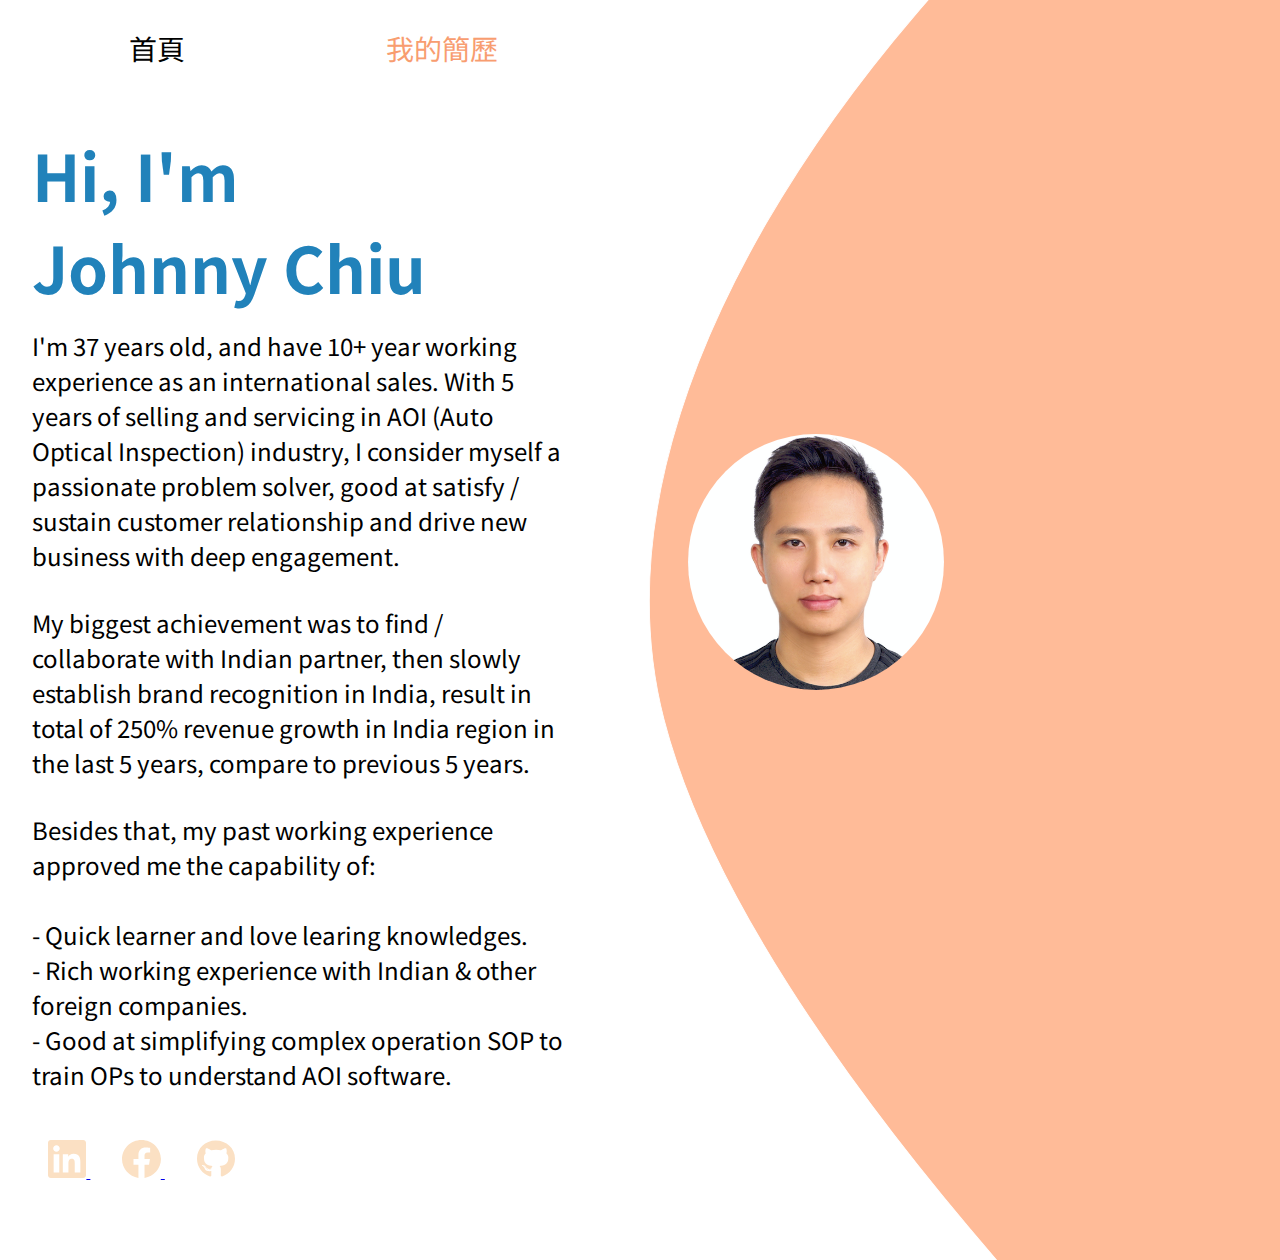
==== commit 16d14a00: "Update index.html" ====
--- a/index.html
+++ b/index.html
@@ -428,15 +428,15 @@
       <nav>
         <ul>
           <li><a href="#">首頁</a></li>
-          <li><a class="active" href="WeHelpQA.html">WeHelp QA</a></li>
+<!--           <li><a class="active" href="WeHelpQA.html">WeHelp QA</a></li> -->
           <li><a class="active" href="resume.html">我的簡歷</a></li>
-          <li>
+<!--           <li>
             <a
               target="_blank"
               class="active"
               href="https://docs.google.com/presentation/d/1VamnVo6grp4atmPfCHEe6S1GSkEHds1snR2o1_wDlVE/edit?usp=sharing"
               >Python專案</a
-            >
+            > -->
             <!-- <li><a href="contact.html">聯絡方式</a></li> -->
             <!-- <li><a href="./Taiwan Project/index.html">Taiwan Project</a></li> -->
             <!-- <li><a href="./Hawaii project/index.html">Hawaii Project</a></li> -->
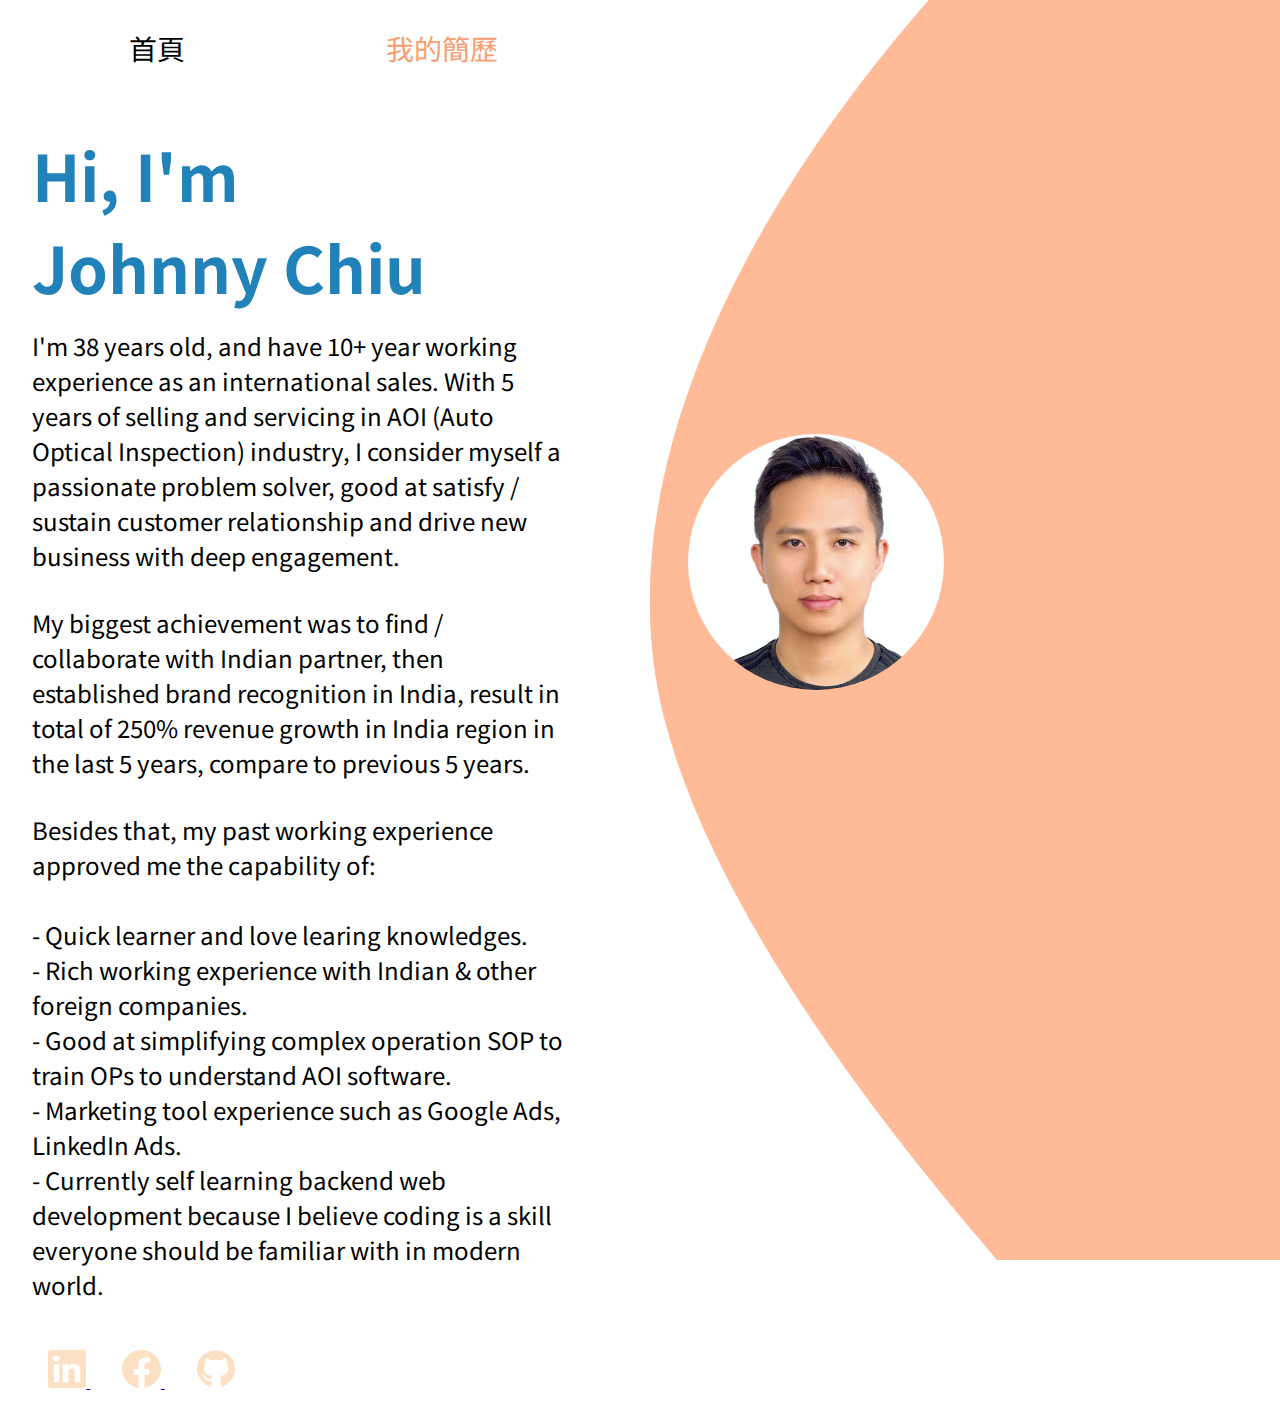
==== commit 2e6c8648: "Update index.html" ====
--- a/index.html
+++ b/index.html
@@ -453,7 +453,7 @@
         </h1>
 
         <p>
-          I'm 37 years old, and have 10+ year working experience as an
+          I'm 38 years old, and have 10+ year working experience as an
           international sales. With 5 years of selling and servicing in AOI
           (Auto Optical Inspection) industry, I consider myself a passionate
           problem solver, good at satisfy / sustain customer relationship and
@@ -461,7 +461,7 @@
         </p>
         <p>
           My biggest achievement was to find / collaborate with Indian partner,
-          then slowly establish brand recognition in India, result in total of
+          then established brand recognition in India, result in total of
           250% revenue growth in India region in the last 5 years, compare to
           previous 5 years.
         </p>
@@ -472,6 +472,8 @@
           <br />- Rich working experience with Indian & other foreign companies.
           <br />- Good at simplifying complex operation SOP to train OPs to
           understand AOI software.
+          <br />- Marketing tool experience such as Google Ads, LinkedIn Ads.
+          <br />- Currently self learning backend web development because I believe coding is a skill everyone should be familiar with in modern world.
         </p>
       </section>
       <section class="right">
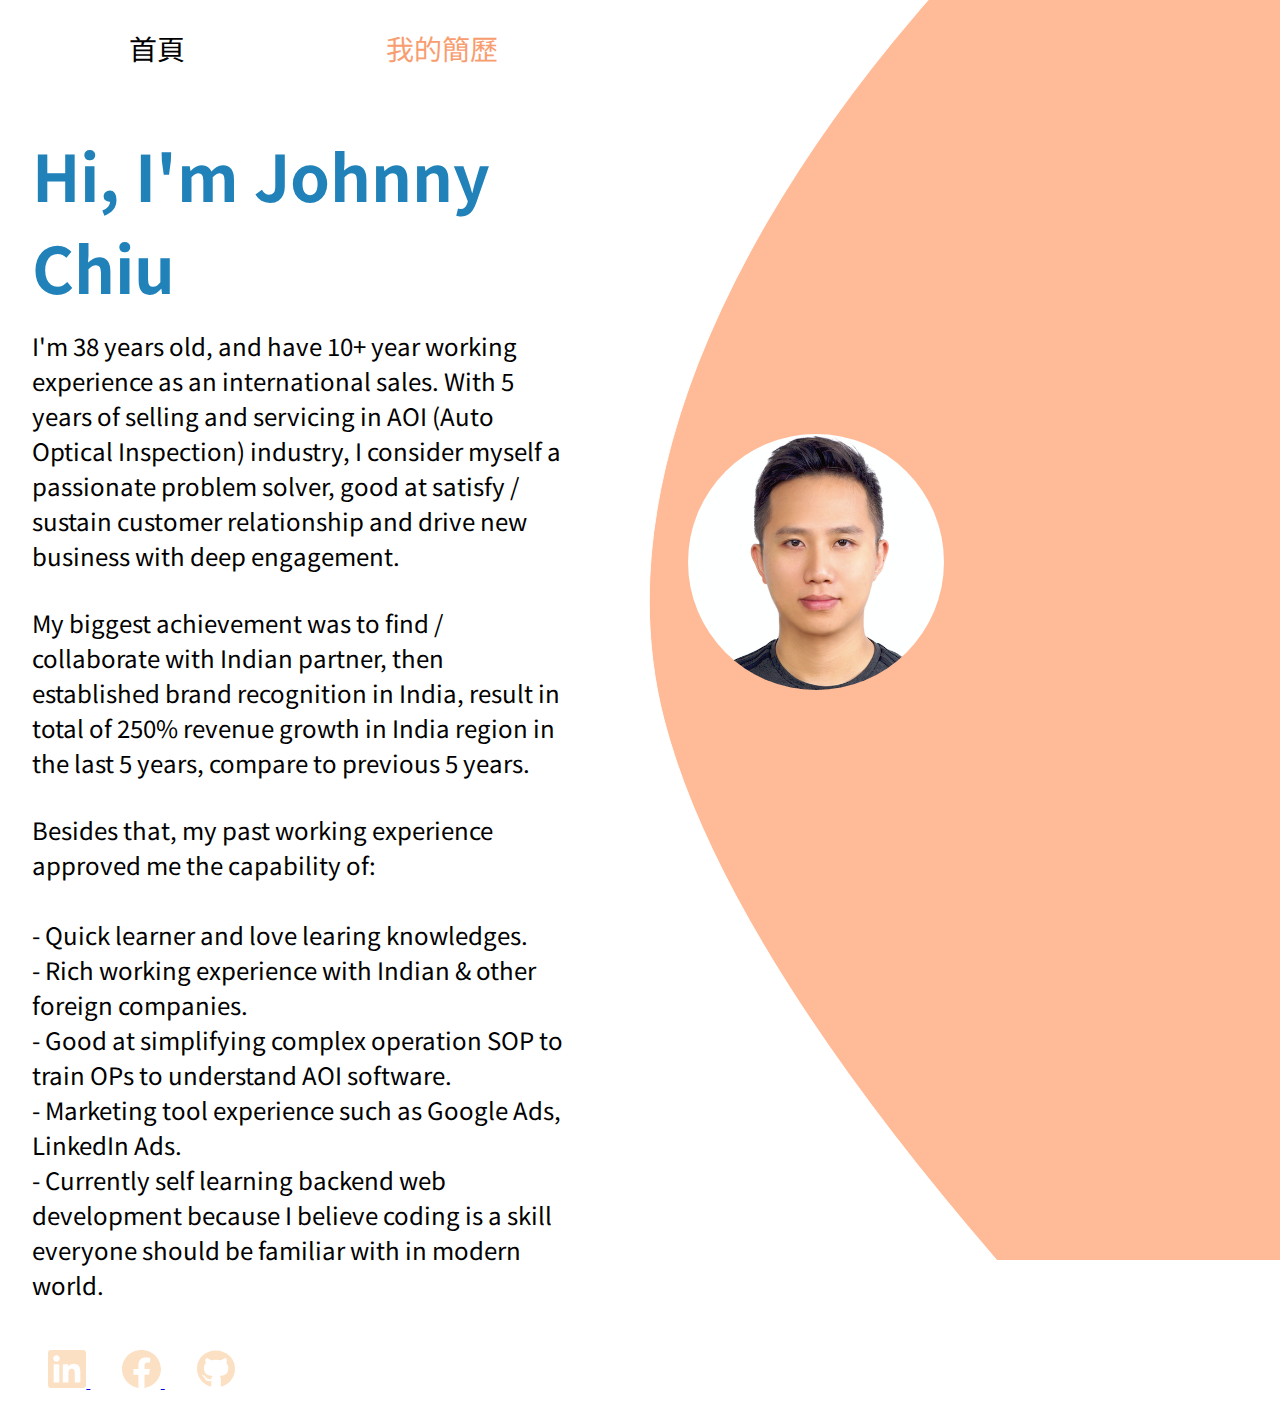
==== commit 11d3cc87: "Update index.html" ====
--- a/index.html
+++ b/index.html
@@ -9,9 +9,9 @@
     <meta name="robots" content="index, follow" />
     <meta
       name="description"
-      content="這是Johnny Chiu的個人網站。Johnny Chiu是來自台灣的網頁開發人員"
+      content="這是Johnny Chiu的個人網站。"
     />
-    <title>首頁｜Johnny網頁前端工程師</title>
+    <title>首頁｜Johnny Chiu</title>
     <link rel="stylesheet" href="./styles/style.css" />
     <link rel="stylesheet" href="./styles/animation.css" />
     <!-- google font -->
@@ -448,8 +448,7 @@
     <main>
       <section class="left">
         <h1>
-          Hi, I'm <br />
-          Johnny Chiu
+          Hi, I'm Johnny Chiu
         </h1>
 
         <p>
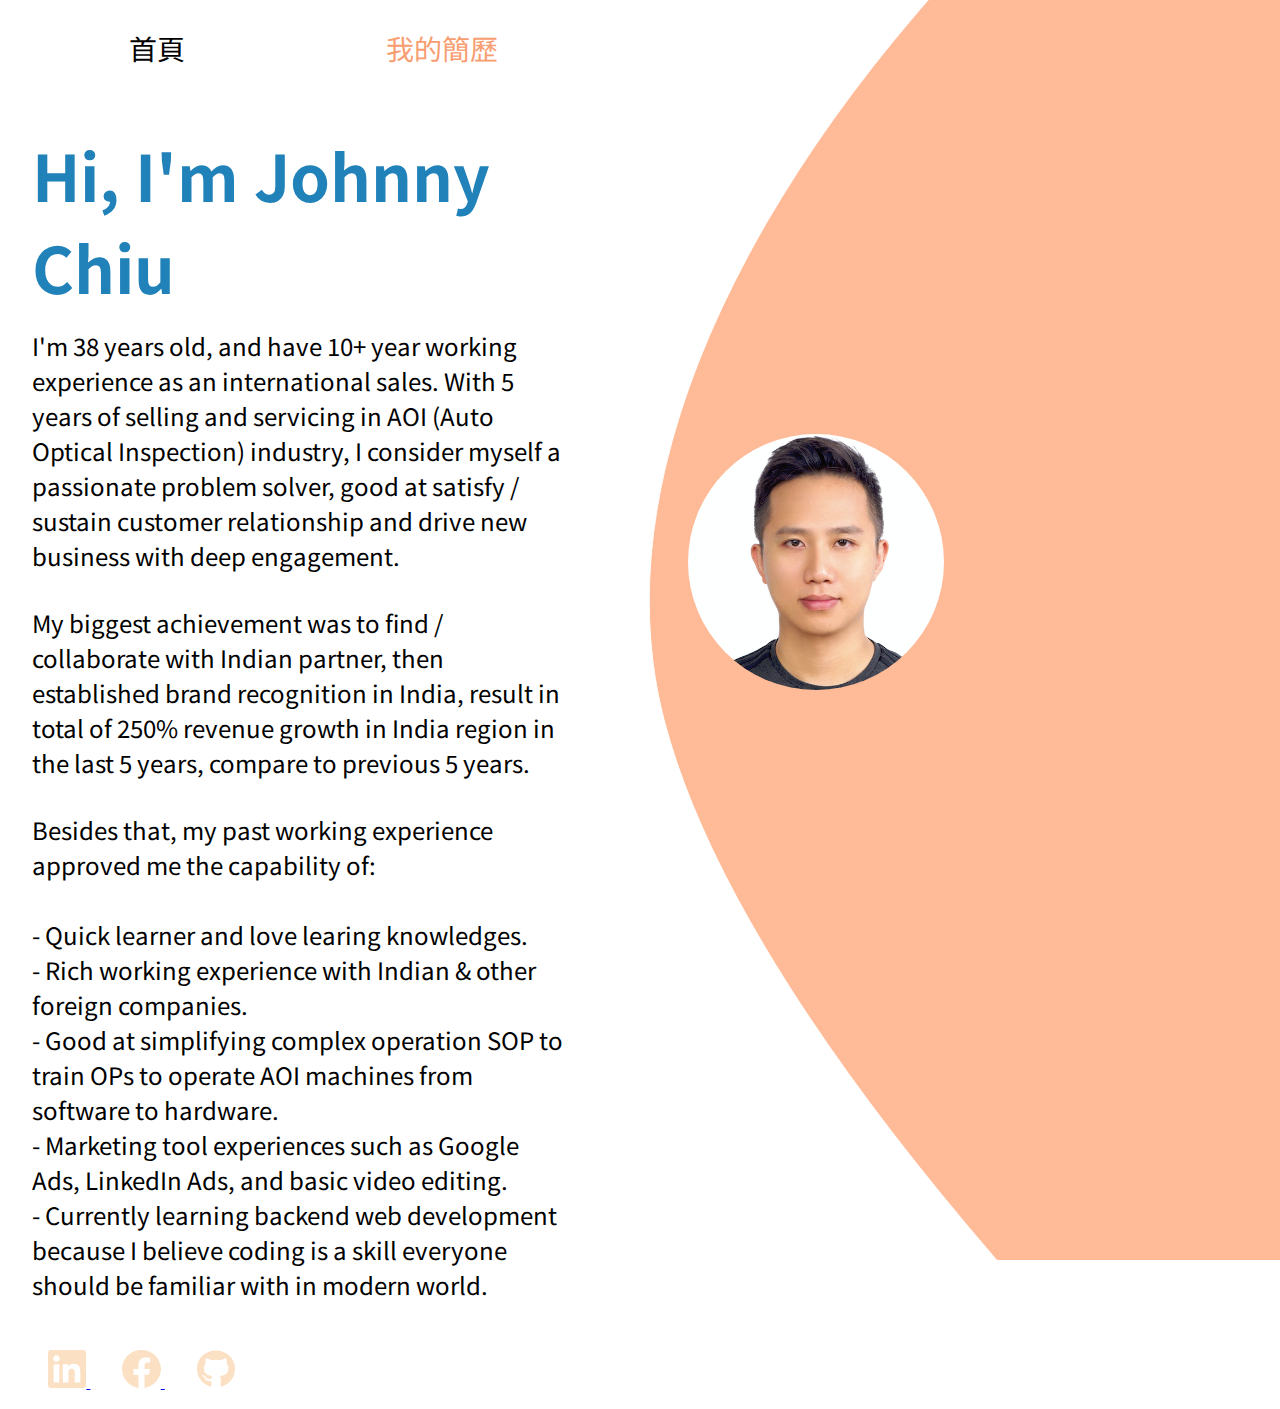
==== commit 2058e775: "Update index.html" ====
--- a/index.html
+++ b/index.html
@@ -469,10 +469,9 @@
           of: <br /><br />
           - Quick learner and love learing knowledges.
           <br />- Rich working experience with Indian & other foreign companies.
-          <br />- Good at simplifying complex operation SOP to train OPs to
-          understand AOI software.
-          <br />- Marketing tool experience such as Google Ads, LinkedIn Ads.
-          <br />- Currently self learning backend web development because I believe coding is a skill everyone should be familiar with in modern world.
+          <br />- Good at simplifying complex operation SOP to train OPs to operate AOI machines from software to hardware.
+          <br />- Marketing tool experiences such as Google Ads, LinkedIn Ads, and basic video editing.
+          <br />- Currently learning backend web development because I believe coding is a skill everyone should be familiar with in modern world.
         </p>
       </section>
       <section class="right">
